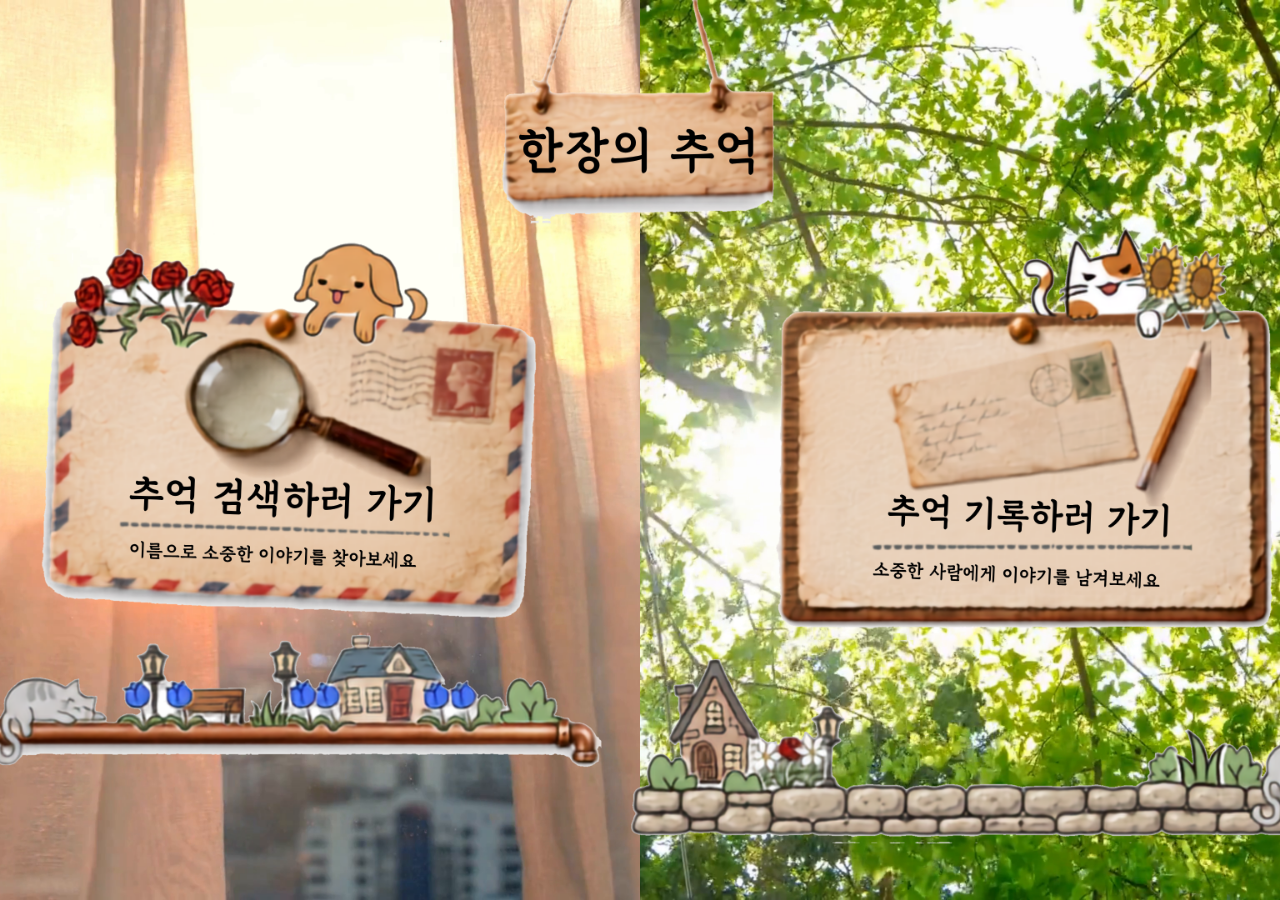
==== templates/choice.html @ 817b9e59 "Initial FastAPI project" ====
<!DOCTYPE html>
<html lang="ko">
<head>
    <meta charset="UTF-8">
    <meta name="viewport" content="width=device-width, initial-scale=1, viewport-fit=cover">
    <title>한장의 추억 | 시작</title>
    <link rel="stylesheet" href="/static/css/choice.css?v=20260913-2">
</head>
<body>
    <main class="choice-page" id="choicePage">
        <div class="choice-stage">
            <!-- as1·as2 원본에서 만든 좌우 배경 정지 화면 -->
            <img
                class="choice-base"
                src="/static/assets/choice/choice-base.png?v=20260913-2"
                decoding="sync"
                fetchpriority="high"
                alt="한장의 추억: 추억 검색 또는 추억 기록 선택">

            <!-- 각 영상은 자기 쪽 배경에만 보이며 고정 장식을 덮지 않습니다. -->
            <video
                class="choice-video choice-video-search"
                id="searchPreview"
                src="/static/assets/choice/as1.mp4?v=20260913-2"
                muted
                loop
                playsinline
                preload="auto"
                aria-hidden="true"></video>
            <video
                class="choice-video choice-video-write"
                id="writePreview"
                src="/static/assets/choice/as2.mp4?v=20260913-2"
                muted
                loop
                playsinline
                preload="auto"
                aria-hidden="true"></video>

            <!-- 제목·엽서·캐릭터·파이프·돌담은 영상 위에서 항상 같은 위치에 고정합니다. -->
            <img
                class="choice-foreground"
                src="/static/assets/choice/choice-foreground.png?v=20260913-2"
                decoding="sync"
                fetchpriority="high"
                alt=""
                aria-hidden="true">

            <!-- 보이는 모양을 추가하지 않는 투명 선택 영역 -->
            <button class="choice-hit choice-hit-search" type="button" data-choice="search">
                <span class="sr-only">추억 검색하러 가기</span>
            </button>
            <button class="choice-hit choice-hit-write" type="button" data-choice="write">
                <span class="sr-only">추억 기록하러 가기</span>
            </button>
        </div>
    </main>

    <script type="module" src="/static/js/choice.js?v=20260913-2"></script>
</body>
</html>
---- static/css/choice.css ----
* {
    box-sizing: border-box;
}

html,
body {
    width: 100%;
    height: 100%;
    margin: 0;
}

body {
    overflow: hidden;
    background: #27180f;
}

.choice-page {
    position: fixed;
    inset: 0;
    overflow: hidden;
}

/*
 * 16:9 화면을 확대해 PC·노트북·가로형 태블릿의 빈 가장자리를 채웁니다.
 * 내부의 이미지·영상·클릭 영역은 모두 같은 기준으로 확대되어 어긋나지 않습니다.
 */
.choice-stage {
    position: absolute;
    top: 50%;
    left: 50%;
    width: max(100vw, 177.7778dvh);
    height: max(100dvh, 56.25vw);
    transform: translate(-50%, -50%);
    overflow: hidden;
    background: #27180f;
}

.choice-base {
    position: absolute;
    inset: 0;
    z-index: 0;
    width: 100%;
    height: 100%;
    display: block;
    image-rendering: auto;
}

.choice-video {
    position: absolute;
    top: 0;
    z-index: 1;
    width: 50%;
    height: 100%;
    object-fit: cover;
    object-position: center;
    opacity: 0;
    pointer-events: none;
    transition: opacity 140ms linear;
}

.choice-video-search {
    left: 0;
}

.choice-video-write {
    right: 0;
}

.choice-page[data-active='search'] .choice-video-search,
.choice-page[data-active='write'] .choice-video-write {
    opacity: 1;
}

.choice-foreground {
    position: absolute;
    inset: 0;
    z-index: 2;
    width: 100%;
    height: 100%;
    display: block;
    image-rendering: auto;
    pointer-events: none;
}

.choice-hit {
    position: absolute;
    top: 0;
    bottom: 0;
    z-index: 3;
    width: 50%;
    margin: 0;
    padding: 0;
    border: 0;
    outline: 0;
    background: transparent;
    cursor: pointer;
}

.choice-hit-search {
    left: 0;
}

.choice-hit-write {
    right: 0;
}

.choice-hit:focus-visible {
    outline: 4px solid rgba(255, 255, 255, 0.92);
    outline-offset: -6px;
}

.sr-only {
    position: absolute;
    width: 1px;
    height: 1px;
    padding: 0;
    margin: -1px;
    overflow: hidden;
    clip: rect(0, 0, 0, 0);
    white-space: nowrap;
    border: 0;
}

/* 세로형 휴대폰·태블릿에서는 유튜브처럼 16:9 화면을 위쪽에 유지합니다. */
@media (orientation: portrait) {
    .choice-page {
        position: relative;
        min-height: 100dvh;
        background: #27180f;
    }

    .choice-stage {
        position: relative;
        top: 0;
        left: 0;
        width: 100vw;
        height: 56.25vw;
        transform: none;
    }
}

@media (prefers-reduced-motion: reduce) {
    .choice-video {
        transition: none;
    }
}
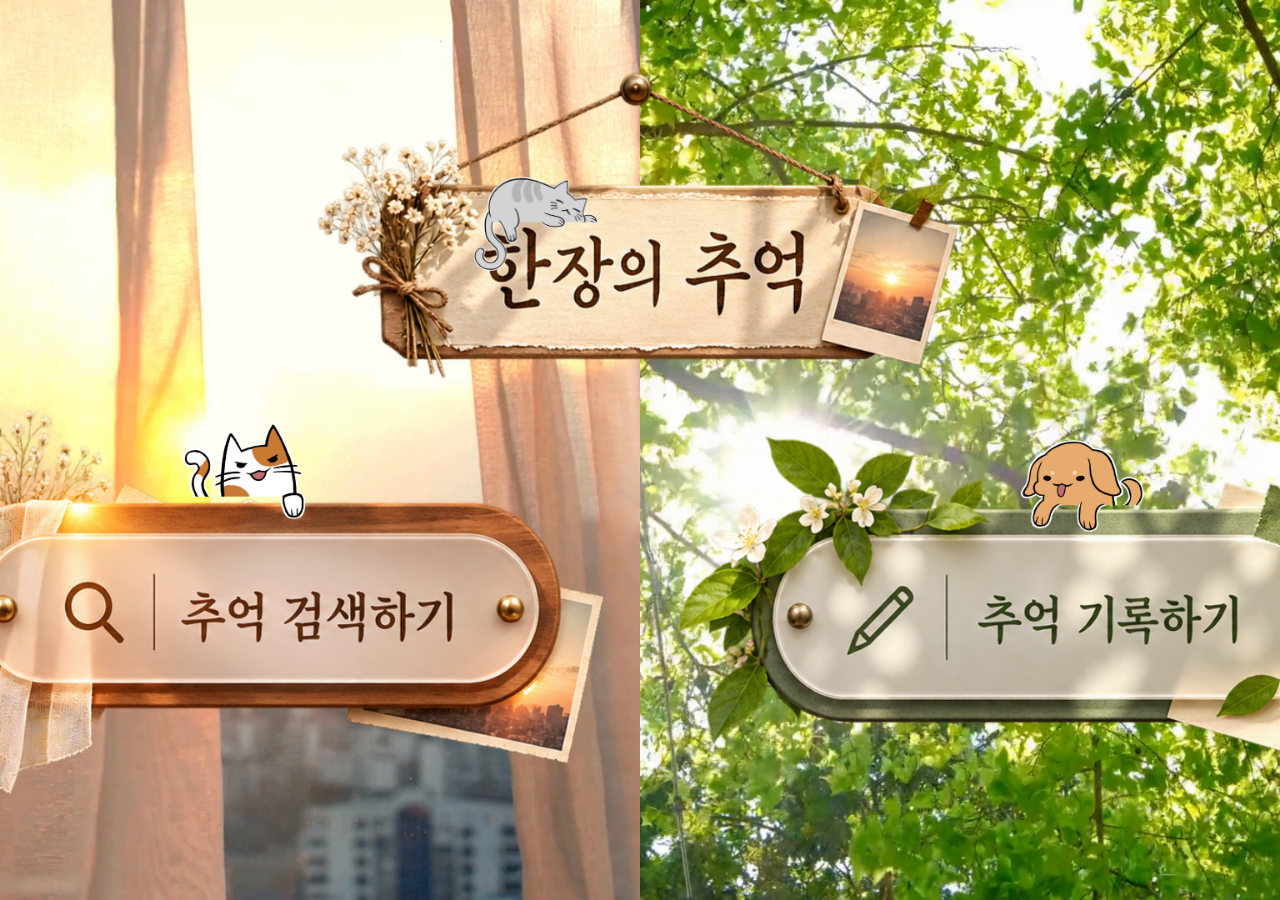
==== commit e8fe7d4f: "Refresh choice screen assets" ====
--- a/templates/choice.html
+++ b/templates/choice.html
@@ -4,7 +4,7 @@
     <meta charset="UTF-8">
     <meta name="viewport" content="width=device-width, initial-scale=1, viewport-fit=cover">
     <title>한장의 추억 | 시작</title>
-    <link rel="stylesheet" href="/static/css/choice.css?v=20260913-2">
+    <link rel="stylesheet" href="/static/css/choice.css?v=20260918-1">
 </head>
 <body>
     <main class="choice-page" id="choicePage">
@@ -12,7 +12,7 @@
             <!-- as1·as2 원본에서 만든 좌우 배경 정지 화면 -->
             <img
                 class="choice-base"
-                src="/static/assets/choice/choice-base.png?v=20260913-2"
+                src="/static/assets/choice/choice-base.png?v=20260918-1"
                 decoding="sync"
                 fetchpriority="high"
                 alt="한장의 추억: 추억 검색 또는 추억 기록 선택">
@@ -21,7 +21,7 @@
             <video
                 class="choice-video choice-video-search"
                 id="searchPreview"
-                src="/static/assets/choice/as1.mp4?v=20260913-2"
+                src="/static/assets/choice/as1.mp4?v=20260918-1"
                 muted
                 loop
                 playsinline
@@ -30,7 +30,7 @@
             <video
                 class="choice-video choice-video-write"
                 id="writePreview"
-                src="/static/assets/choice/as2.mp4?v=20260913-2"
+                src="/static/assets/choice/as2.mp4?v=20260918-1"
                 muted
                 loop
                 playsinline
@@ -40,7 +40,7 @@
             <!-- 제목·엽서·캐릭터·파이프·돌담은 영상 위에서 항상 같은 위치에 고정합니다. -->
             <img
                 class="choice-foreground"
-                src="/static/assets/choice/choice-foreground.png?v=20260913-2"
+                src="/static/assets/choice/choice-foreground.png?v=20260918-1"
                 decoding="sync"
                 fetchpriority="high"
                 alt=""
@@ -56,6 +56,6 @@
         </div>
     </main>
 
-    <script type="module" src="/static/js/choice.js?v=20260913-2"></script>
+    <script type="module" src="/static/js/choice.js?v=20260918-1"></script>
 </body>
 </html>
--- a/static/css/choice.css
+++ b/static/css/choice.css
@@ -26,6 +26,7 @@
  */
 .choice-stage {
     position: absolute;
+  
     top: 50%;
     left: 50%;
     width: max(100vw, 177.7778dvh);
@@ -121,22 +122,15 @@
     border: 0;
 }
 
-/* 세로형 휴대폰·태블릿에서는 유튜브처럼 16:9 화면을 위쪽에 유지합니다. */
-@media (orientation: portrait) {
-    .choice-page {
-        position: relative;
-        min-height: 100dvh;
-        background: #27180f;
-    }
+/* 태블릿 전용 */
+@media (min-width: 768px) and (max-width: 1366px) and (pointer: coarse)  {
 
-    .choice-stage {
-        position: relative;
-        top: 0;
-        left: 0;
-        width: 100vw;
-        height: 56.25vw;
-        transform: none;
-    }
+}
+
+/* 휴대폰 전용 - 세로/가로 회전 모두 같은 모바일 화면 사용 */
+@media (max-width: 767px),
+       (max-height: 500px) and (pointer: coarse) {
+
 }
 
 @media (prefers-reduced-motion: reduce) {
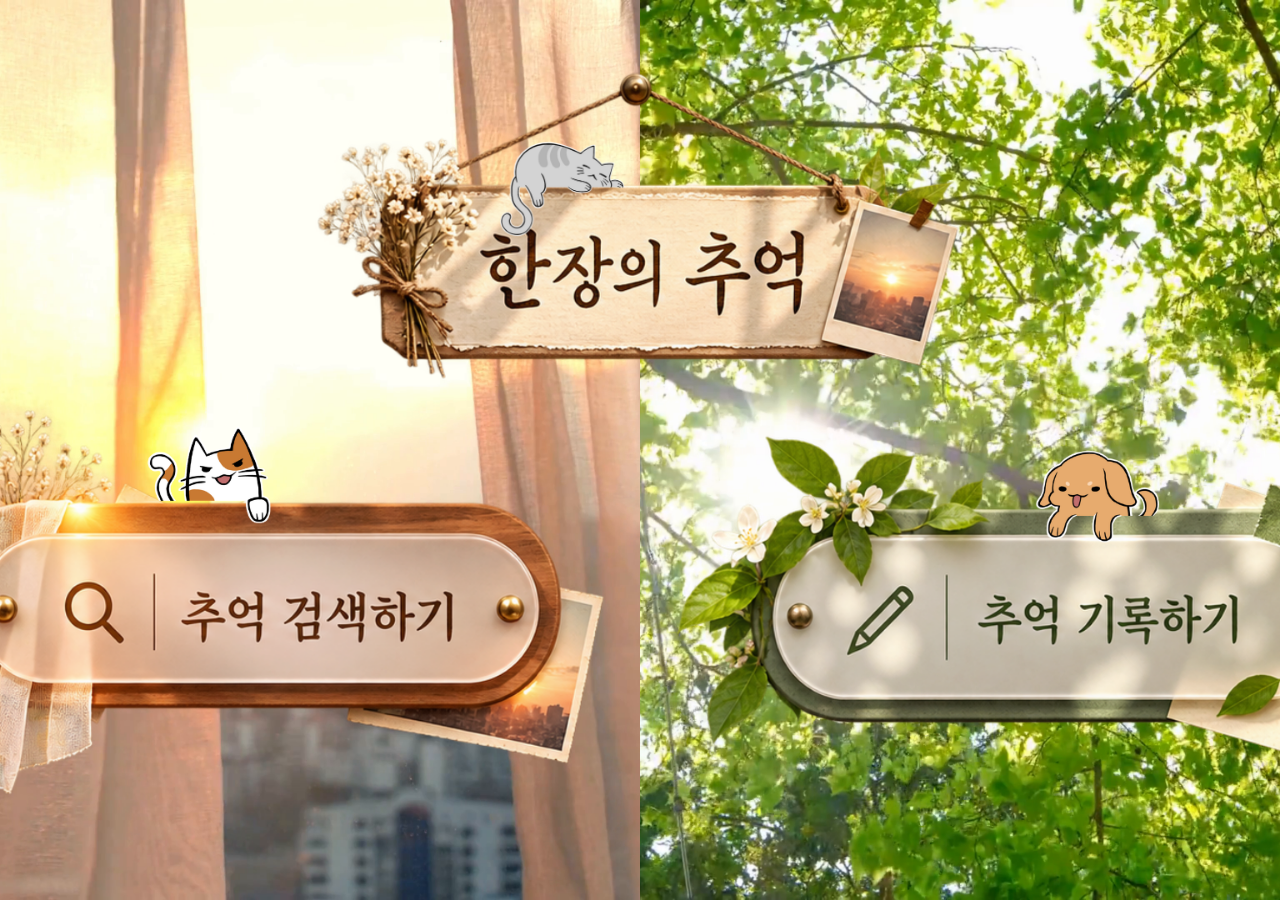
==== commit 3a727a86: "모바일 첫 화면 반반 영상 적용" ====
--- a/templates/choice.html
+++ b/templates/choice.html
@@ -54,6 +54,52 @@
                 <span class="sr-only">추억 기록하러 가기</span>
             </button>
         </div>
+            <!-- 모바일 전용 선택 화면 시작 -->
+    <div class="choice-mobile-stage">
+
+        <video
+            class="choice-mobile-video choice-mobile-video-search"
+            id="mobileSearchPreview"
+            src="/static/assets/choice/mobile-search.mp4?v=20260918-2"
+            muted
+            autoplay
+            loop
+            playsinline
+            preload="auto">
+        </video>
+
+        <video
+            class="choice-mobile-video choice-mobile-video-write"
+            id="mobileWritePreview"
+            src="/static/assets/choice/mobile-write.mp4?v=20260918-2"
+            muted
+            autoplay
+            loop
+            playsinline
+            preload="auto">
+        </video>
+
+        <img
+            class="choice-mobile-foreground"
+            src="/static/assets/choice/choice-foreground-mobile.png?v=20260918-2"
+            alt="한장의 추억 모바일 선택 화면">
+
+        <button
+            class="choice-mobile-hit choice-mobile-hit-search"
+            type="button"
+            data-choice="search">
+            <span class="sr-only">추억 검색하러 가기</span>
+        </button>
+
+        <button
+            class="choice-mobile-hit choice-mobile-hit-write"
+            type="button"
+            data-choice="write">
+            <span class="sr-only">추억 기록하러 가기</span>
+        </button>
+
+    </div>
+    <!-- 모바일 전용 선택 화면 끝 -->
     </main>
 
     <script type="module" src="/static/js/choice.js?v=20260918-1"></script>
--- a/static/css/choice.css
+++ b/static/css/choice.css
@@ -121,7 +121,9 @@
     white-space: nowrap;
     border: 0;
 }
-
+.choice-mobile-stage {
+    display: none;
+}
 /* 태블릿 전용 */
 @media (min-width: 768px) and (max-width: 1366px) and (pointer: coarse)  {
 
@@ -131,10 +133,58 @@
 @media (max-width: 767px),
        (max-height: 500px) and (pointer: coarse) {
 
+    .choice-stage {
+        display: none;
+    }
+
+    .choice-mobile-stage {
+        display: block;
+        position: fixed;
+        inset: 0;
+        width: 100vw;
+        height: 100dvh;
+        overflow: hidden;
+        background: #27180f;
+    }
+
+    /* 위쪽 50% : 모바일 영상 + 앞쪽 그림 */
+    .choice-mobile-video,
+    .choice-mobile-foreground {
+        position: absolute;
+        top: 0;
+    }
+
+    .choice-mobile-video {
+        width: 50%;
+        height: 50dvh;
+        object-fit: cover;
+        z-index: 1;
+        opacity: 1;
+        pointer-events: none;
+    }
+
+    .choice-mobile-video-search {
+        left: 0;
+    }
+
+    .choice-mobile-video-write {
+        left: 50%;
+    }
+
+    .choice-mobile-foreground {
+        left: 0;
+        width: 100%;
+        height: 50dvh;
+        object-fit: contain;
+        z-index: 2;
+        pointer-events: none;
+    }
 }
 
 @media (prefers-reduced-motion: reduce) {
-    .choice-video {
+    .choice-video,
+    .choice-mobile-video {
         transition: none;
     }
 }
+
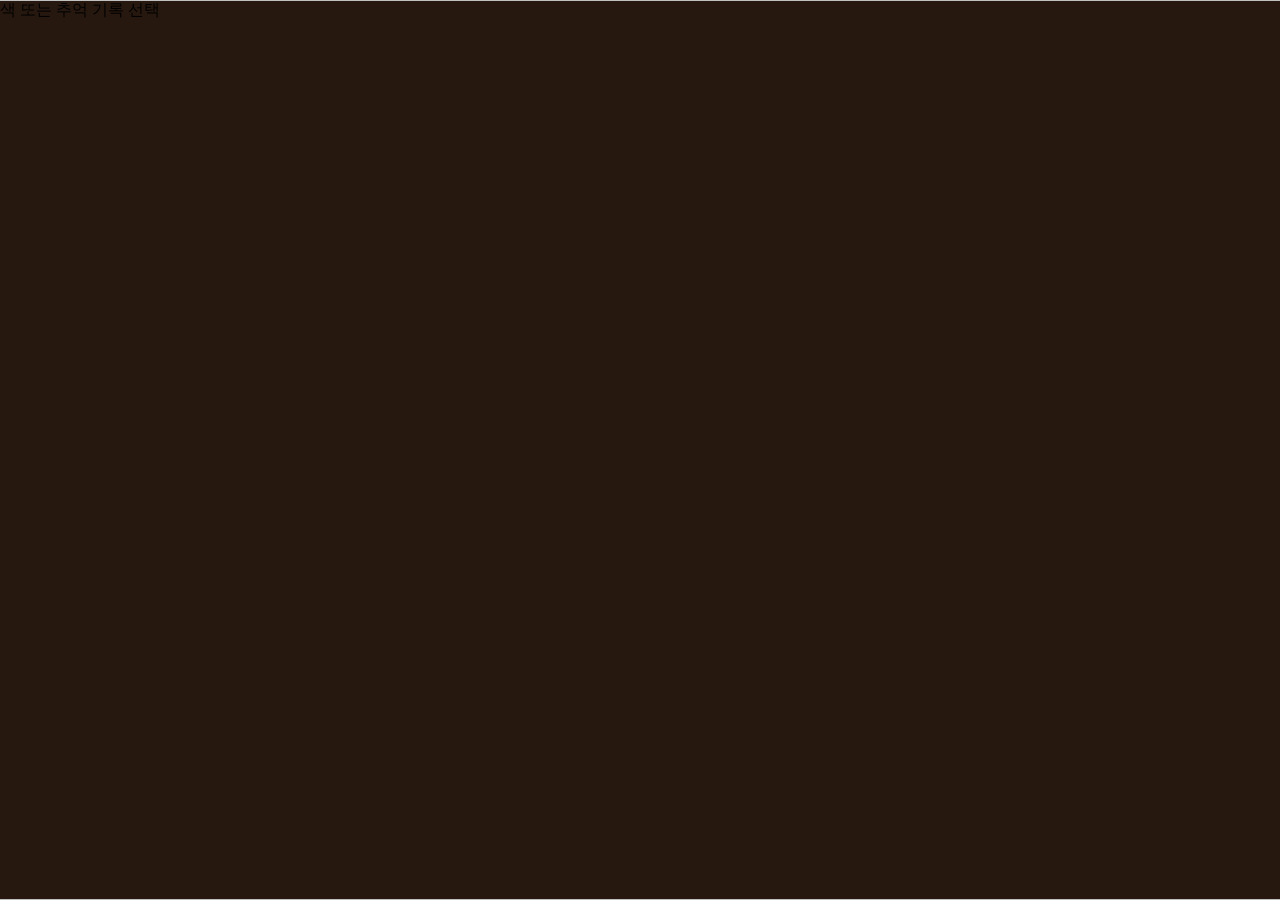
==== commit dc5dd4c0: "mobile choice layout and device loading prep" ====
--- a/templates/choice.html
+++ b/templates/choice.html
@@ -12,7 +12,7 @@
             <!-- as1·as2 원본에서 만든 좌우 배경 정지 화면 -->
             <img
                 class="choice-base"
-                src="/static/assets/choice/choice-base.png?v=20260918-1"
+                data-src="/static/assets/choice/choice-base.png?v=20260918-1"
                 decoding="sync"
                 fetchpriority="high"
                 alt="한장의 추억: 추억 검색 또는 추억 기록 선택">
@@ -21,7 +21,7 @@
             <video
                 class="choice-video choice-video-search"
                 id="searchPreview"
-                src="/static/assets/choice/as1.mp4?v=20260918-1"
+                data-src="/static/assets/choice/as1.mp4?v=20260918-1"
                 muted
                 loop
                 playsinline
@@ -30,7 +30,7 @@
             <video
                 class="choice-video choice-video-write"
                 id="writePreview"
-                src="/static/assets/choice/as2.mp4?v=20260918-1"
+                data-src="/static/assets/choice/as2.mp4?v=20260918-1"
                 muted
                 loop
                 playsinline
@@ -40,7 +40,7 @@
             <!-- 제목·엽서·캐릭터·파이프·돌담은 영상 위에서 항상 같은 위치에 고정합니다. -->
             <img
                 class="choice-foreground"
-                src="/static/assets/choice/choice-foreground.png?v=20260918-1"
+                data-src="/static/assets/choice/choice-foreground.png?v=20260918-1"
                 decoding="sync"
                 fetchpriority="high"
                 alt=""
@@ -60,7 +60,7 @@
         <video
             class="choice-mobile-video choice-mobile-video-search"
             id="mobileSearchPreview"
-            src="/static/assets/choice/mobile-search.mp4?v=20260918-2"
+            data-src="/static/assets/choice/mobile-search.mp4?v=20260918-2"
             muted
             autoplay
             loop
@@ -71,7 +71,7 @@
         <video
             class="choice-mobile-video choice-mobile-video-write"
             id="mobileWritePreview"
-            src="/static/assets/choice/mobile-write.mp4?v=20260918-2"
+            data-src="/static/assets/choice/mobile-write.mp4?v=20260918-2"
             muted
             autoplay
             loop
@@ -81,7 +81,7 @@
 
         <img
             class="choice-mobile-foreground"
-            src="/static/assets/choice/choice-foreground-mobile.png?v=20260918-2"
+            data-src="/static/assets/choice/choice-foreground-mobile.png?v=20260918-2"
             alt="한장의 추억 모바일 선택 화면">
 
         <button
--- a/static/css/choice.css
+++ b/static/css/choice.css
@@ -146,39 +146,56 @@
         overflow: hidden;
         background: #27180f;
     }
-
-    /* 위쪽 50% : 모바일 영상 + 앞쪽 그림 */
-    .choice-mobile-video,
-    .choice-mobile-foreground {
-        position: absolute;
-        top: 0;
-    }
-
-    .choice-mobile-video {
-        width: 50%;
-        height: 50dvh;
-        object-fit: cover;
-        z-index: 1;
-        opacity: 1;
-        pointer-events: none;
-    }
-
-    .choice-mobile-video-search {
-        left: 0;
-    }
-
-    .choice-mobile-video-write {
-        left: 50%;
-    }
-
-    .choice-mobile-foreground {
-        left: 0;
-        width: 100%;
-        height: 50dvh;
-        object-fit: contain;
-        z-index: 2;
-        pointer-events: none;
-    }
+.choice-mobile-hit {
+    position: absolute;
+    left: 0;
+    width: 100%;
+    height: 50dvh;
+    padding: 0;
+    border: 0;
+    background: transparent;
+    z-index: 3;
+    cursor: pointer;
+    -webkit-tap-highlight-color: transparent;
+}
+
+.choice-mobile-hit-search {
+    top: 0;
+}
+
+.choice-mobile-hit-write {
+    top: 50dvh;
+}
+    /* 모바일 전용 : 위쪽 검색 / 아래쪽 기록 */
+
+.choice-mobile-video {
+    position: absolute;
+    left: 0;
+    width: 100%;
+    height: 50dvh;
+    object-fit: cover;
+    z-index: 1;
+    opacity: 1;
+    pointer-events: none;
+}
+
+.choice-mobile-video-search {
+    top: 0;
+}
+
+.choice-mobile-video-write {
+    top: 50dvh;
+}
+
+.choice-mobile-foreground {
+    position: absolute;
+    inset: 0;
+    width: 100%;
+    height: 100dvh;
+    object-fit: contain;
+    z-index: 2;
+    pointer-events: none;
+}
 }
 
 @media (prefers-reduced-motion: reduce) {
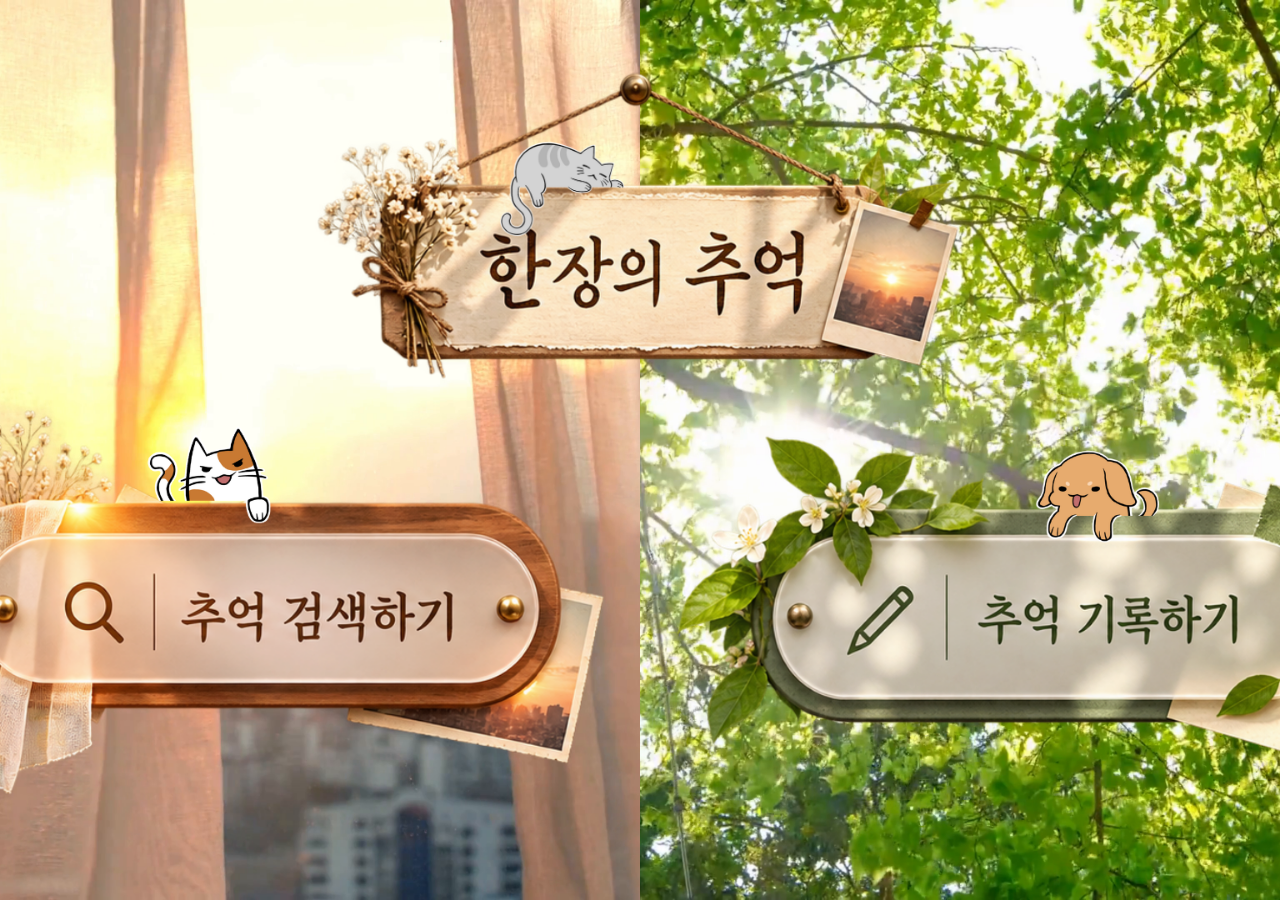
==== commit d28790a5: "fix mobile choice loading and video loop" ====
--- a/templates/choice.html
+++ b/templates/choice.html
@@ -5,6 +5,7 @@
     <meta name="viewport" content="width=device-width, initial-scale=1, viewport-fit=cover">
     <title>한장의 추억 | 시작</title>
     <link rel="stylesheet" href="/static/css/choice.css?v=20260918-1">
+    <link rel="preload" as="image" href="/static/assets/choice/choice-foreground-mobile.png?v=20260918-2" media="(max-width: 767px), (max-height: 500px) and (pointer: coarse)">
 </head>
 <body>
     <main class="choice-page" id="choicePage">
@@ -60,7 +61,8 @@
         <video
             class="choice-mobile-video choice-mobile-video-search"
             id="mobileSearchPreview"
-            data-src="/static/assets/choice/mobile-search.mp4?v=20260918-2"
+            data-src="/static/assets/choice/mobile-search.mp4?v=20260921-loop1"
+            poster="/static/assets/choice/poster-search.jpg?v=20260921-loop1"
             muted
             autoplay
             loop
@@ -71,8 +73,9 @@
         <video
             class="choice-mobile-video choice-mobile-video-write"
             id="mobileWritePreview"
-            data-src="/static/assets/choice/mobile-write.mp4?v=20260918-2"
+            data-src="/static/assets/choice/mobile-write.mp4?v=20260921-loop2"
             muted
+            poster="/static/assets/choice/poster-write.jpg?v=20260921-loop1"
             autoplay
             loop
             playsinline
